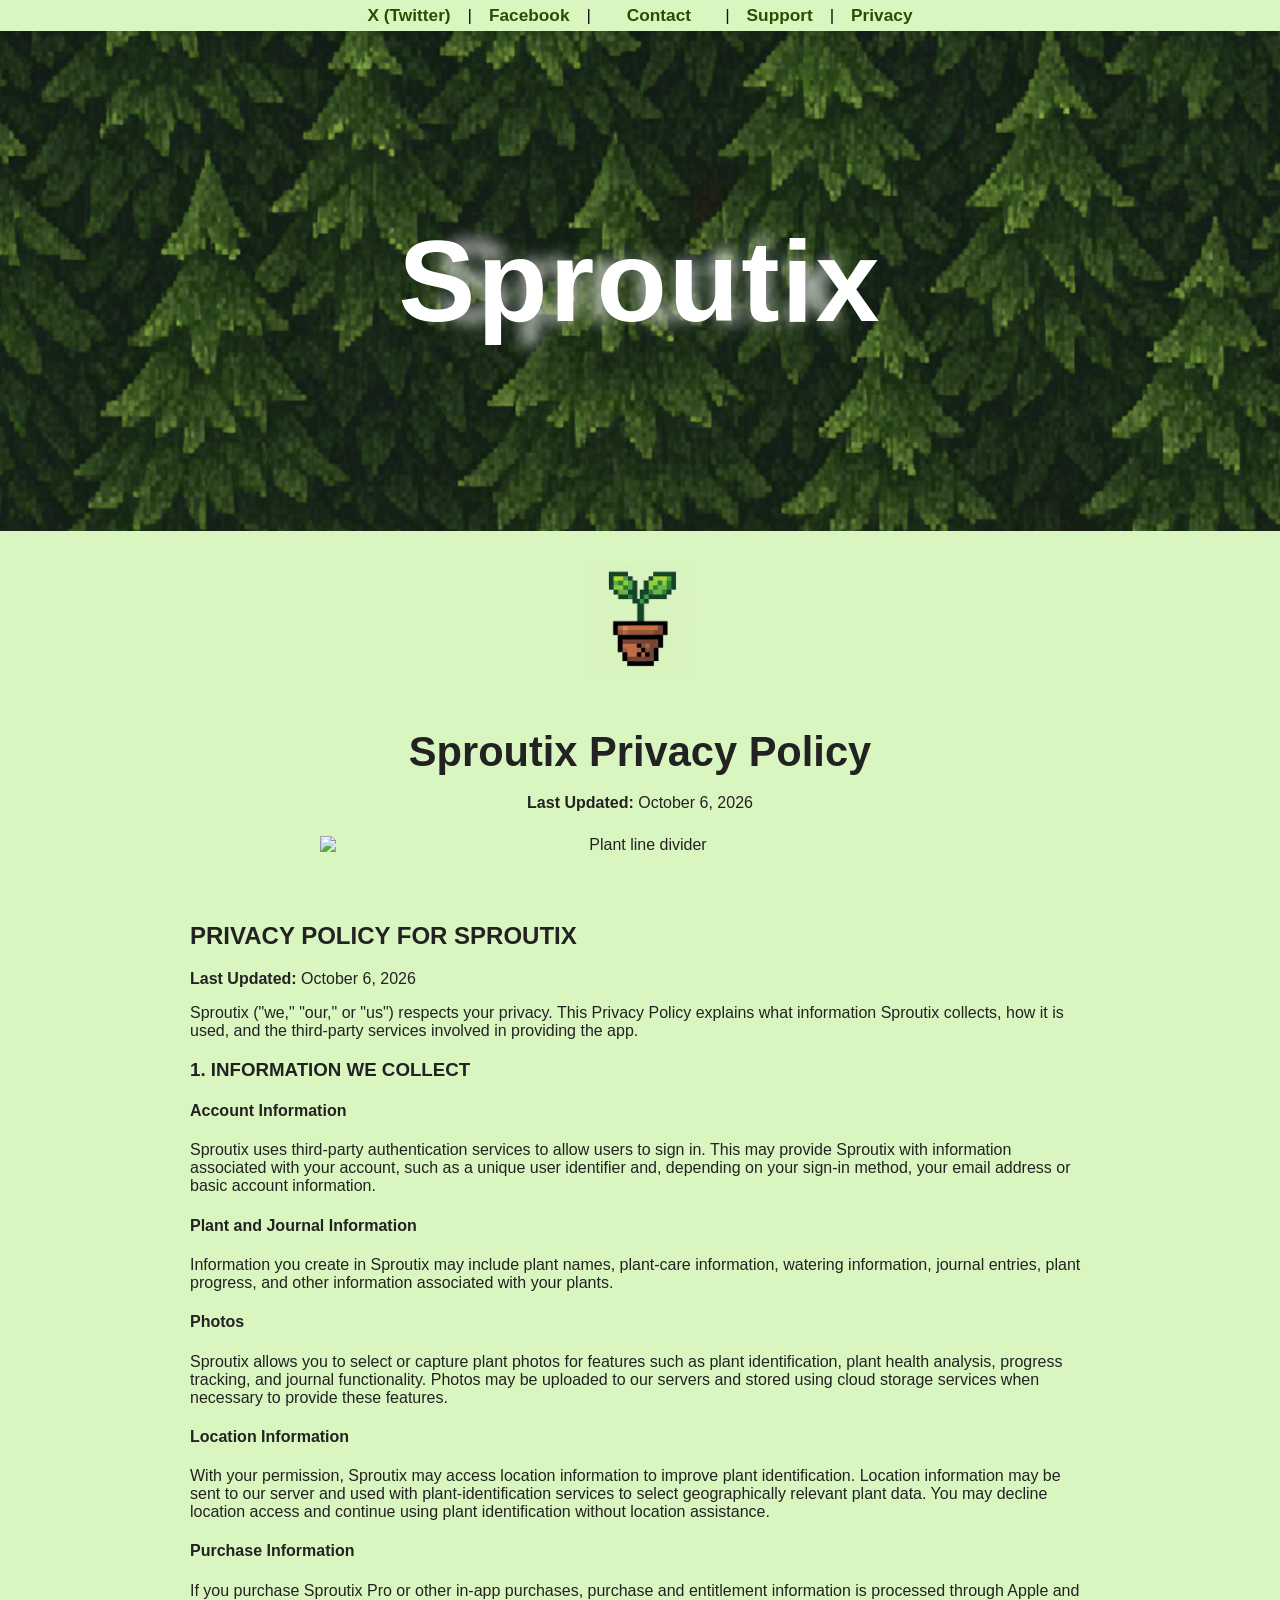
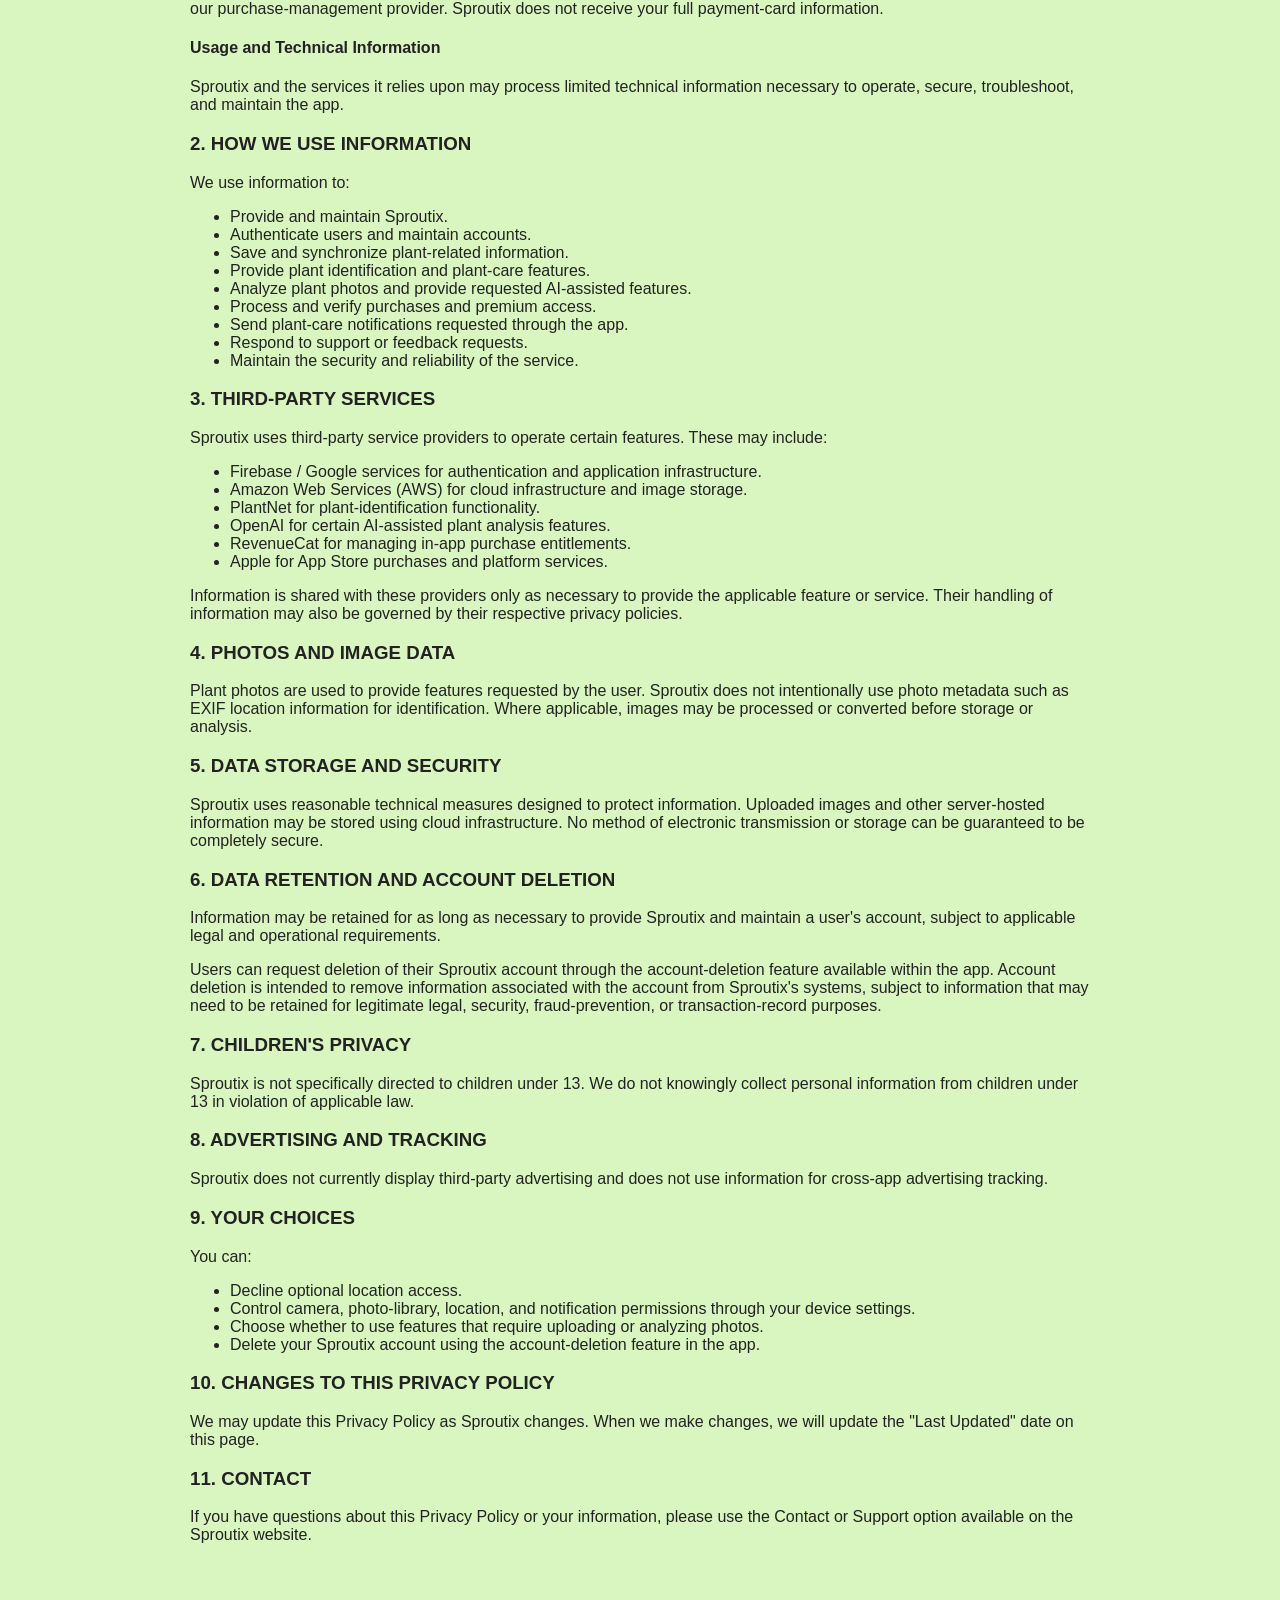
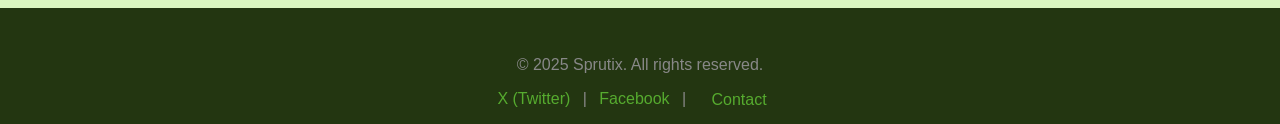
==== privacy.html @ f3fe5820 "Add privacy policy page and update navigation links" ====
<!doctype html>
<html lang="en">
  <head>
    <meta charset="UTF-8" />
    <meta name="viewport" content="width=device-width, initial-scale=1.0" />
    <title>Sprutix Privacy Policy</title>
    <link rel="icon" type="image/png" href="images/logo.png" />
    <link rel="stylesheet" href="styles.css" />
  </head>
  <body>
    <div class="sticky-hero-wrapper">
      <nav class="top-social-bar">
        <div class="social-links">
          <a href="https://x.com/Chillin_Kiwi" target="_blank" rel="noopener">X (Twitter)</a>
          <span style="margin: 0 0.5em">|</span>
          <a href="https://www.facebook.com/profile.php?id=61581362933612" target="_blank" rel="noopener">Facebook</a>
          <span style="margin: 0 0.5em">|</span>
          <a
            href="mailto:sprutixfeedback@gmail.com"
            style="padding: 0.3em 1em; font-size: 1em; border-radius: 18px; margin-left: 0.3em"
            >Contact</a
          >
          <span style="margin: 0 0.5em">|</span>
          <a href="support.html">Support</a>
          <span style="margin: 0 0.5em">|</span>
          <a href="privacy.html">Privacy</a>
        </div>
      </nav>
      <section class="hero">
        <h1 class="title title-blur">Sprutix</h1>
        <h1 class="title">Sproutix</h1>
      </section>
    </div>
    <header>
      <section class="hero-content">
        <img
          src="images/logo.png"
          alt="Sprutix Logo"
          class="logo-img"
          style="width: 110px; height: auto; margin-bottom: 1.2rem; margin-top: 2rem"
        />
        <h1>Sproutix Privacy Policy</h1>
        <p><strong>Last Updated:</strong> October 6, 2026</p>
        <img
          src="images/plant_line.png"
          alt="Plant line divider"
          class="plant-line"
          style="display: block; margin: 1.5rem auto 0 auto; max-width: 640px; width: 100%; height: auto"
        />
      </section>
    </header>
    <main>
      <section id="privacy-content" class="content" style="max-width: 900px; margin: 2rem auto; padding: 1rem">
        <h2>PRIVACY POLICY FOR SPROUTIX</h2>
        <p><strong>Last Updated:</strong> October 6, 2026</p>

        <p>Sproutix ("we," "our," or "us") respects your privacy. This Privacy Policy explains what information Sproutix collects, how it is used, and the third-party services involved in providing the app.</p>

        <h3>1. INFORMATION WE COLLECT</h3>
        <h4>Account Information</h4>
        <p>Sproutix uses third-party authentication services to allow users to sign in. This may provide Sproutix with information associated with your account, such as a unique user identifier and, depending on your sign-in method, your email address or basic account information.</p>

        <h4>Plant and Journal Information</h4>
        <p>Information you create in Sproutix may include plant names, plant-care information, watering information, journal entries, plant progress, and other information associated with your plants.</p>

        <h4>Photos</h4>
        <p>Sproutix allows you to select or capture plant photos for features such as plant identification, plant health analysis, progress tracking, and journal functionality. Photos may be uploaded to our servers and stored using cloud storage services when necessary to provide these features.</p>

        <h4>Location Information</h4>
        <p>With your permission, Sproutix may access location information to improve plant identification. Location information may be sent to our server and used with plant-identification services to select geographically relevant plant data. You may decline location access and continue using plant identification without location assistance.</p>

        <h4>Purchase Information</h4>
        <p>If you purchase Sproutix Pro or other in-app purchases, purchase and entitlement information is processed through Apple and our purchase-management provider. Sproutix does not receive your full payment-card information.</p>

        <h4>Usage and Technical Information</h4>
        <p>Sproutix and the services it relies upon may process limited technical information necessary to operate, secure, troubleshoot, and maintain the app.</p>

        <h3>2. HOW WE USE INFORMATION</h3>
        <p>We use information to:</p>
        <ul>
          <li>Provide and maintain Sproutix.</li>
          <li>Authenticate users and maintain accounts.</li>
          <li>Save and synchronize plant-related information.</li>
          <li>Provide plant identification and plant-care features.</li>
          <li>Analyze plant photos and provide requested AI-assisted features.</li>
          <li>Process and verify purchases and premium access.</li>
          <li>Send plant-care notifications requested through the app.</li>
          <li>Respond to support or feedback requests.</li>
          <li>Maintain the security and reliability of the service.</li>
        </ul>

        <h3>3. THIRD-PARTY SERVICES</h3>
        <p>Sproutix uses third-party service providers to operate certain features. These may include:</p>
        <ul>
          <li>Firebase / Google services for authentication and application infrastructure.</li>
          <li>Amazon Web Services (AWS) for cloud infrastructure and image storage.</li>
          <li>PlantNet for plant-identification functionality.</li>
          <li>OpenAI for certain AI-assisted plant analysis features.</li>
          <li>RevenueCat for managing in-app purchase entitlements.</li>
          <li>Apple for App Store purchases and platform services.</li>
        </ul>
        <p>Information is shared with these providers only as necessary to provide the applicable feature or service. Their handling of information may also be governed by their respective privacy policies.</p>

        <h3>4. PHOTOS AND IMAGE DATA</h3>
        <p>Plant photos are used to provide features requested by the user. Sproutix does not intentionally use photo metadata such as EXIF location information for identification. Where applicable, images may be processed or converted before storage or analysis.</p>

        <h3>5. DATA STORAGE AND SECURITY</h3>
        <p>Sproutix uses reasonable technical measures designed to protect information. Uploaded images and other server-hosted information may be stored using cloud infrastructure. No method of electronic transmission or storage can be guaranteed to be completely secure.</p>

        <h3>6. DATA RETENTION AND ACCOUNT DELETION</h3>
        <p>Information may be retained for as long as necessary to provide Sproutix and maintain a user's account, subject to applicable legal and operational requirements.</p>
        <p>Users can request deletion of their Sproutix account through the account-deletion feature available within the app. Account deletion is intended to remove information associated with the account from Sproutix's systems, subject to information that may need to be retained for legitimate legal, security, fraud-prevention, or transaction-record purposes.</p>

        <h3>7. CHILDREN'S PRIVACY</h3>
        <p>Sproutix is not specifically directed to children under 13. We do not knowingly collect personal information from children under 13 in violation of applicable law.</p>

        <h3>8. ADVERTISING AND TRACKING</h3>
        <p>Sproutix does not currently display third-party advertising and does not use information for cross-app advertising tracking.</p>

        <h3>9. YOUR CHOICES</h3>
        <p>You can:</p>
        <ul>
          <li>Decline optional location access.</li>
          <li>Control camera, photo-library, location, and notification permissions through your device settings.</li>
          <li>Choose whether to use features that require uploading or analyzing photos.</li>
          <li>Delete your Sproutix account using the account-deletion feature in the app.</li>
        </ul>

        <h3>10. CHANGES TO THIS PRIVACY POLICY</h3>
        <p>We may update this Privacy Policy as Sproutix changes. When we make changes, we will update the "Last Updated" date on this page.</p>

        <h3>11. CONTACT</h3>
        <p>If you have questions about this Privacy Policy or your information, please use the Contact or Support option available on the Sproutix website.</p>
      </section>
    </main>
    <footer>
      <p>&copy; 2025 Sprutix. All rights reserved.</p>
      <div class="social-links">
        <a href="https://x.com/Chillin_Kiwi" target="_blank" rel="noopener">X (Twitter)</a>
        |
        <a href="https://www.facebook.com/profile.php?id=61581362933612" target="_blank" rel="noopener">Facebook</a>
        |
        <a
          href="mailto:sprutixfeedback@gmail.com"
          style="padding: 0.3em 1em; font-size: 1em; border-radius: 18px; margin-left: 0.3em"
          >Contact</a
        >
      </div>
    </footer>
    <script src="script.js"></script>
  </body>
</html>
---- styles.css ----
/* Sticky wrapper to control sticky bounds */
.sticky-wrapper {
  min-height: 600px; /* Adjust as needed */
  min-height: 100px; /* Adjust as needed */
  max-height: 295px; /* Adjust as needed, lower value ends sticky sooner */
  position: relative;
}
/* Sticky top social bar */
.top-social-bar {
  position: sticky;
  top: 0;
  width: 100%;
  background: #daf6c0;
  z-index: 200;
  box-shadow: 0 2px 8px rgba(0, 0, 0, 0.283);
  padding: 0.3em 0;
}
.top-social-bar .social-links {
  display: flex;
  justify-content: center;
  align-items: center;
  text-align: center;
  font-size: 1.08em;
  font-family: inherit;
  width: 100%;
}
.top-social-bar .social-links a {
  color: #264f00;
  font-weight: 600;
  text-decoration: none;
  margin: 0 0.2em;
  transition: color 0.2s;
}
.top-social-bar .social-links a:hover {
  color: #0f9d07;
}
/* Sticky top social nav bar */
.top-social-bar {
  position: sticky;
  top: 0;
  width: 100%;
  background: #daf6c0;
  z-index: 200;
  box-shadow: 0 2px 8px rgba(0, 0, 0, 0.04);
  padding: 0.3em 0;
  text-align: center;
}
.top-social-bar .social-links {
  display: inline-block;
  font-size: 1.08em;
}
.hero {
  background-size: 140% auto !important;
  background-attachment: scroll !important;
}
/* Gold star icon for features */
.star-icon {
  width: 1.5em;
  height: 1.5em;
  vertical-align: middle;
  margin: 0 0.18em 0 0.18em;
}
.title-blur {
  filter: blur(8px);
  opacity: 0.7;
  z-index: 9;
  pointer-events: none;
  position: absolute;
  top: 52%;
  left: 50%;
  transform: translate(-50%, -50%);
  color: #ffffff;
}
/* Floating hero title */
.hero {
  position: relative;
}
.hero .title {
  position: absolute;
  top: 50%;
  left: 50%;
  transform: translate(-50%, -50%);
  color: #ffffff;
  font-size: 7.2rem;
  font-family: "Pixelify Sans", Arial, sans-serif;
  font-weight: 900;
  letter-spacing: 2px;
  text-shadow: 0 2px 16px rgba(0, 0, 0, 0.1);
  margin: 0;
  z-index: 10;
  pointer-events: none;
}
/* Sprutix dark blue accent */
.sprutix-blue {
  color: #0f9d07;
  font-weight: 700;
}
/* Slideshow styles */

.slideshow-container {
  width: 100%;
  max-width: 340px;
  margin: 2.2rem auto 1.2rem auto;
  position: relative;
  aspect-ratio: 9/16;
  min-height: 320px;
  border-style: solid;
  border-width: 6px;
  border-radius: 5px;
  box-shadow: 0 6px 32px rgb(72, 72, 72), 0 1.5px 6px rgba(0, 0, 0, 0.1);
}
.slideshow-img {
  width: 100%;
  height: auto;
  border-radius: 18px;
  box-shadow: 0 4px 24px rgba(0, 0, 0, 0.1);
  position: absolute;
  left: 0;
  top: 0;
  opacity: 0;
  z-index: 0;
  pointer-events: none;
  transition: opacity 0.5s;
}
.slideshow-img.active {
  opacity: 1;
  z-index: 1;
  pointer-events: auto;
}
.slideshow-dots {
  text-align: center;
  position: absolute;
  left: 0;
  bottom: 16px;
  width: 100%;
  margin-top: 0;
  z-index: 2;
}
.dot {
  display: inline-block;
  width: 30px;
  height: 30px;
  margin: 0 4px;
  background: #bbb;
  border-radius: 50%;
  border: 2px solid #fff;
  box-sizing: border-box;
  cursor: pointer;
  transition: background 0.2s, border-color 0.2s;
}
.dot.active {
  background: #56ab2f;
}
/* Move hero content further down */
.hero-content {
  text-align: center;
  margin-top: 0rem;
  margin-bottom: 0rem;
}
html,
body {
  height: 100%;
  margin: 0;
  font-family: "Pixelify Sans", Arial, sans-serif;
  background: #daf6c0;
  color: #222;
}
header {
  background: transparent;
  color: #222;
  padding-bottom: 0rem;
}
nav {
  display: flex;
  justify-content: space-between;
  align-items: center;
  padding: 1.5rem 3rem 2rem 3rem;
  position: sticky;
  top: 0;
  z-index: 100;
  background: #daf6c0;
  backdrop-filter: blur(6px);
  box-shadow: 0 2px 8px rgba(0, 0, 0, 0);
  color: #111;
}
.logo {
  font-size: 2rem;
  font-weight: bold;
  letter-spacing: 2px;
}
nav ul {
  list-style: none;
  display: flex;
  gap: 2rem;
  margin: 0;
  padding: 0;
}
nav a {
  color: #111;
  text-decoration: none;
  font-weight: 500;
  transition: color 0.2s;
}
nav a:hover {
  color: #333;
}
.hero {
  text-align: center;
  margin-top: 0rem;
  padding: 2rem 1rem 3rem 1rem;
  position: relative;
  background: url("images/trees.png") center center / cover no-repeat;
  min-height: 420px;
  display: flex;
  flex-direction: column;
  align-items: center;
  justify-content: flex-start;
  background-attachment: fixed;
  will-change: background-position;
}
.hero::before {
  content: "";
  position: absolute;
  top: 0;
  left: 0;
  right: 0;
  bottom: 0;
  background: rgba(255, 255, 255, 0);
  z-index: 1;
}
.hero > * {
  position: relative;
  z-index: 2;
}
.hero h1 {
  font-size: 2.8rem;
  margin-bottom: 1rem;
}
.hero-content h1 {
  font-size: 2.6rem;
  margin-bottom: 1.2rem;
  line-height: 1.08;
}
.hero p {
  font-size: 1.3rem;
  margin-bottom: 2rem;
}
.btn-primary,
.btn-secondary {
  display: inline-block;
  padding: 0.9rem 2.2rem;
  border-radius: 30px;
  font-size: 1.1rem;
  font-weight: bold;
  text-decoration: none;
  transition: background 0.2s, color 0.2s;
}
.btn-primary {
  background: #fff;
  color: #56ab2f;
  border: none;
}
.btn-primary:hover {
  background: #daf6c0;
}
.btn-secondary {
  background: #56ab2f;
  color: #fff;
  border: 2px solid #fff;
}
.btn-secondary:hover {
  background: #daf6c0;
  color: #222;
}
.features {
  background: #daf6c0;
  padding: 0rem 1rem;
  text-align: center;
}
.features h2 {
  font-size: 3rem;
  margin-top: 0;
  margin-bottom: 2rem;
}
.feature-list {
  display: flex;
  flex-wrap: wrap;
  justify-content: center;
  gap: 2rem;
  flex-direction: row;
  gap: 1.2rem;
  align-items: center;
}
.feature {
  background: #daf6c0;
  border-radius: 16px;
  border-color: #639261;
  border-width: 3px;

  padding: 0rem 1.5rem;
  max-width: 300px;
  min-width: 220px;
}
.cta {
  background: #daf6c0;
  color: #222;
  text-align: center;
  padding: 3rem 1rem;
  margin-top: 2rem;
  max-width: 600px;
  margin-left: auto;
  margin-right: auto;
}
.cta h2 {
  font-size: 2rem;
  margin-bottom: 1rem;
}
footer {
  text-align: center;
  padding: 2rem 1rem 1rem 1rem;
  background: #233611;
  color: #888;
  font-size: 1rem;
}
.social-links a {
  color: #56ab2f;
  text-decoration: none;
  margin: 0 0.5rem;
  font-weight: 500;
}
.social-links a:hover {
  text-decoration: underline;
}

@media (max-width: 800px) {
  .hero {
    background-size: auto auto;
  }

  .hero {
    min-height: 220px;
    padding: 1rem 0.2rem 1.5rem 0.2rem;
    background-position: center 30%;
  }
  .hero .title,
  .title-blur {
    font-size: 5.1rem;
    top: 48%;
    padding: 0 0.5rem;
    text-align: center;
    line-height: 1.1;
  }
  .logo-img {
    width: 70px;
    margin-top: 1rem;
    margin-bottom: 0.7rem;
  }
  .hero-content h1 {
    font-size: 1.3rem;
    margin-bottom: 0.7rem;
  }
  .hero-content p {
    font-size: 1rem;
    margin-bottom: 0rem;
  }
  .slideshow-container {
    max-width: 78vw;
    min-height: 180px;
    aspect-ratio: 9/16;
  }
  .plant-line {
    max-width: 98vw;
  }
  .feature-list {
    justify-content: center;
    flex-direction: column;
    gap: 1.2rem;
    align-items: stretch;
  }
  .feature {
    min-width: 0;
    max-width: 100%;
    padding: 0 0;
    font-size: 1rem;
  }
  .feature p {
    font-size: 0.7rem;
  }
  .feature h3 {
    font-size: 0.7rem;
    word-break: break-word;
  }
  .btn-primary,
  .btn-secondary {
    font-size: 0.7rem;
    padding: 0.7rem 1.2rem;
    border-radius: 22px;
  }
  nav {
    flex-direction: column;
    gap: 0.7rem;
    padding: 0.7rem 0.5rem 0 0.5rem;
  }
  .logo {
    font-size: 1.2rem;
  }
}

/* Support form styles */
.support-container {
  max-width: 760px;
  margin: 2.8rem auto;
  padding: 1.6rem;
  background: #ffffff;
  border-radius: 12px;
  box-shadow: 0 8px 30px rgba(0, 0, 0, 0.06);
  color: #222;
}
.support-container h1 {
  margin-top: 0;
  font-size: 2rem;
}
.support-form label {
  display: block;
  margin: 0.6rem 0 0.25rem 0;
  font-weight: 600;
}
.support-form input,
.support-form textarea {
  width: 100%;
  padding: 0.8rem 0.9rem;
  border: 1px solid #d6d6d6;
  border-radius: 10px;
  font-size: 1rem;
  box-sizing: border-box;
}
.support-form textarea { resize: vertical; }
.form-actions {
  margin-top: 1rem;
  display: flex;
  gap: 0.8rem;
}
.form-status {
  margin-top: 1rem;
  font-weight: 700;
  color: #0f9d07;
}

@media (max-width: 600px) {
  .support-container { margin: 1rem; padding: 1rem; }
  .form-actions { flex-direction: column; }
}
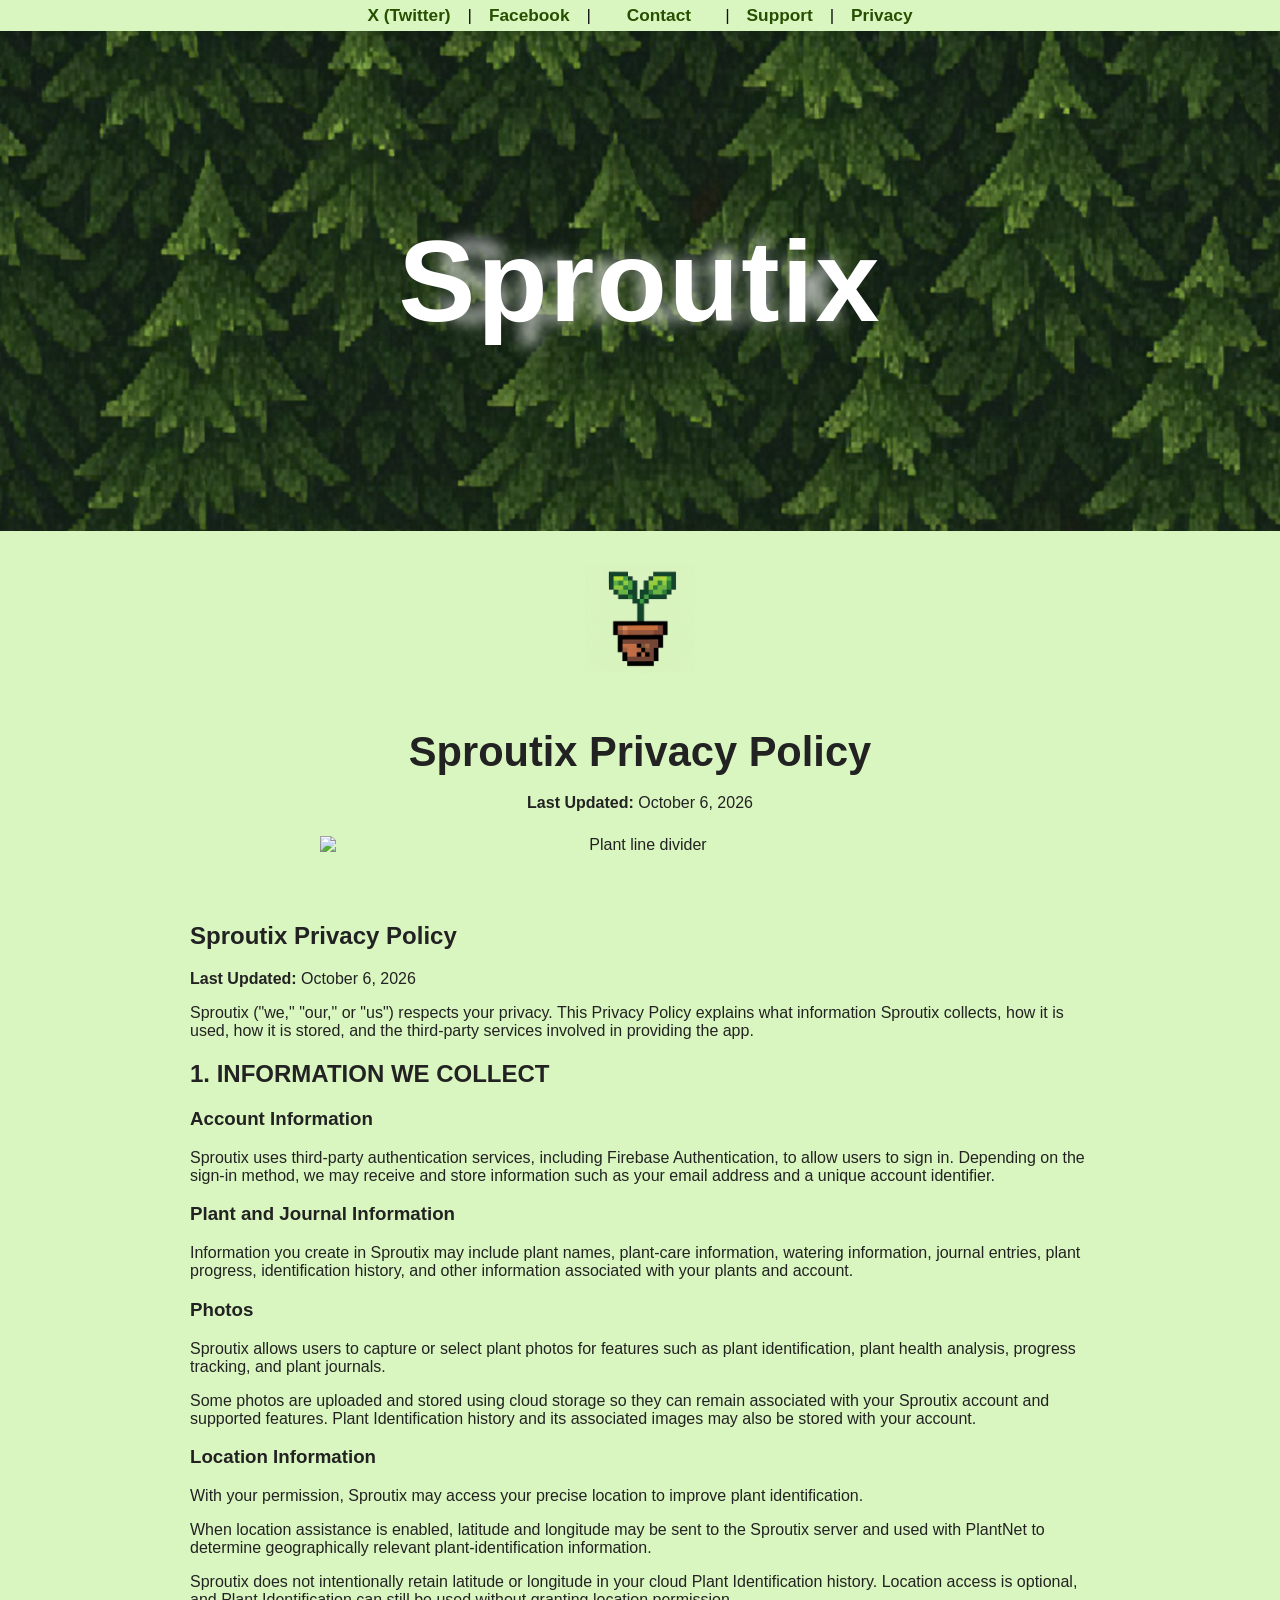
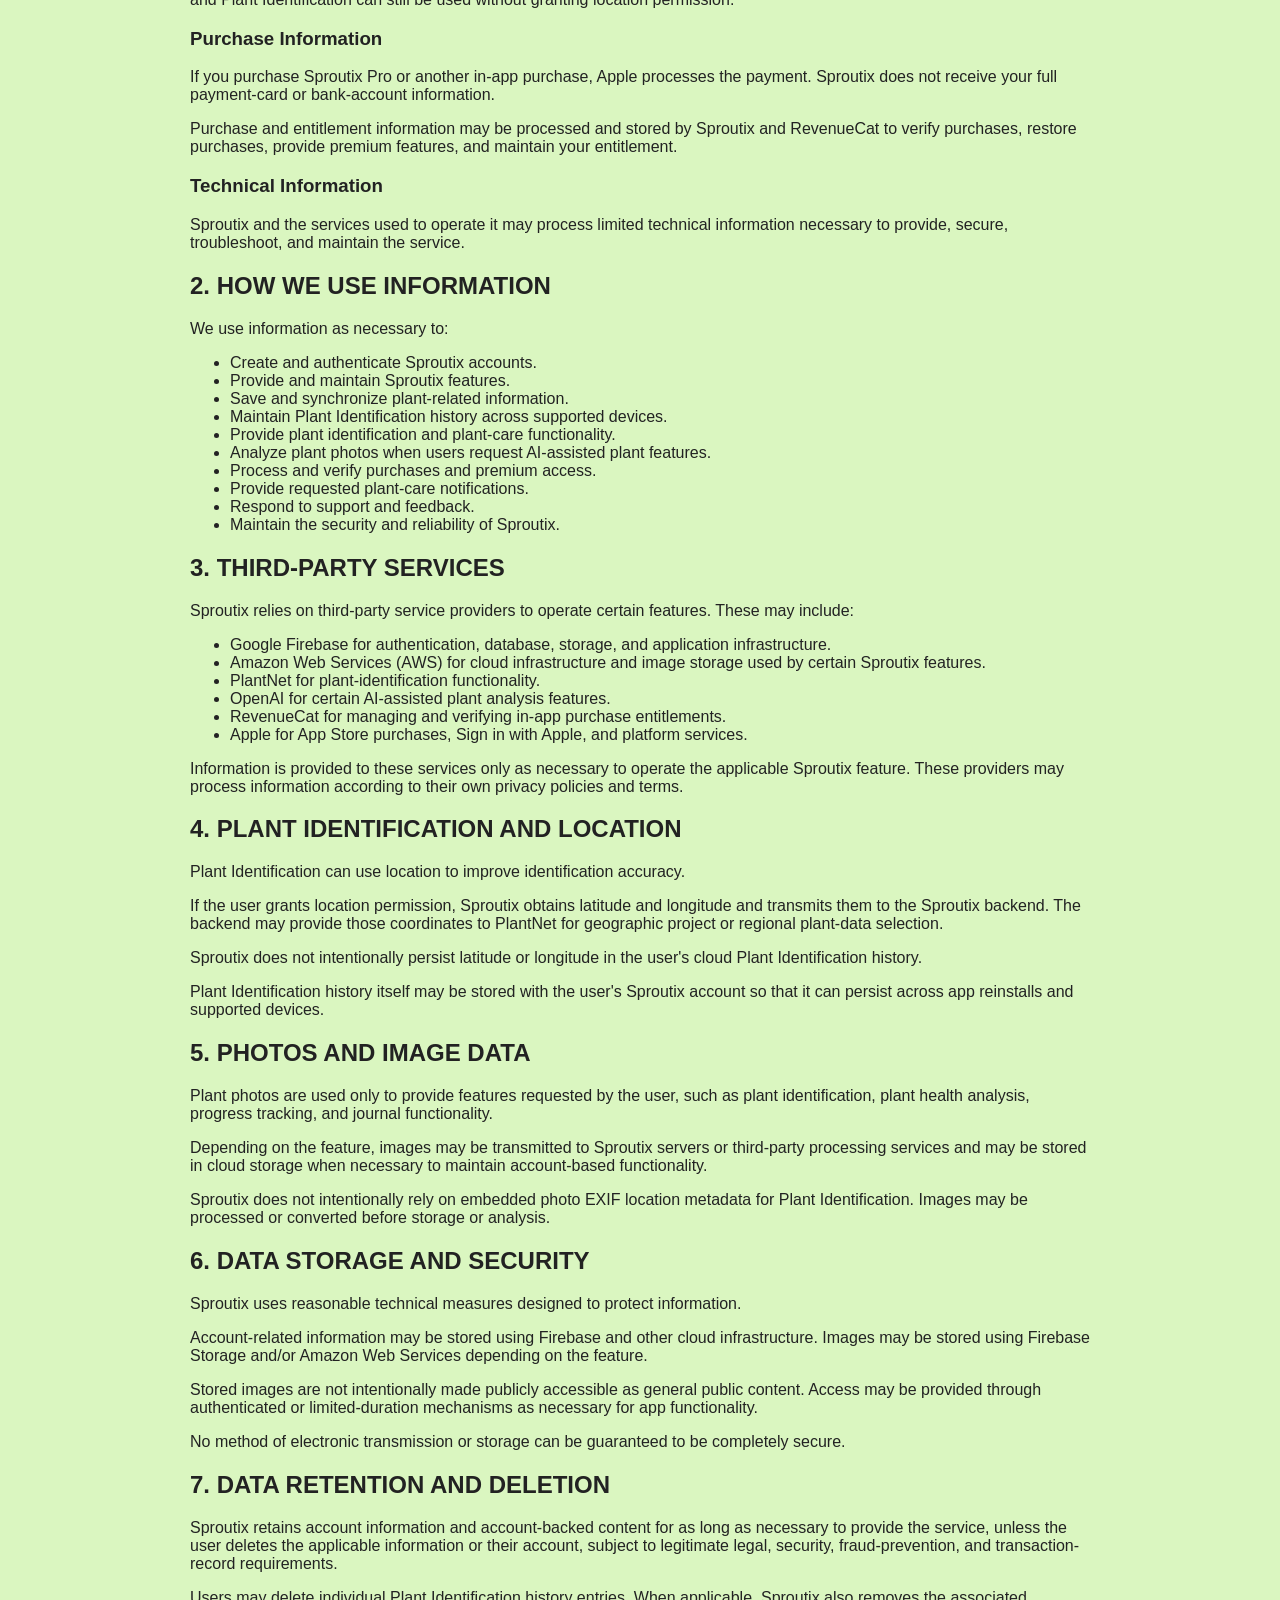
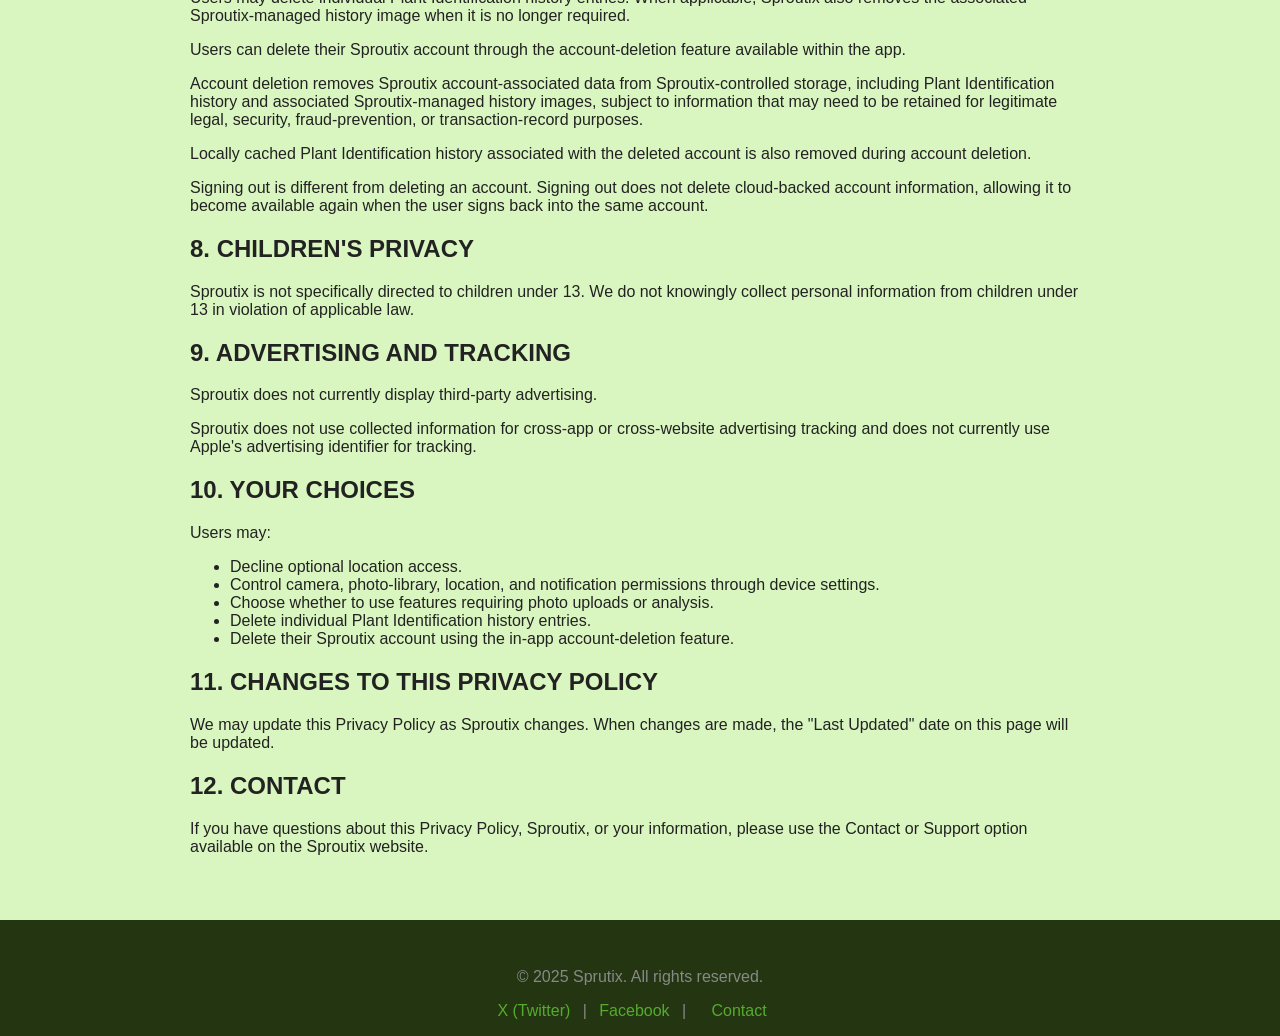
==== commit cc74df48: "Update privacy policy content for clarity and detail" ====
--- a/privacy.html
+++ b/privacy.html
@@ -51,86 +51,209 @@
     </header>
     <main>
       <section id="privacy-content" class="content" style="max-width: 900px; margin: 2rem auto; padding: 1rem">
-        <h2>PRIVACY POLICY FOR SPROUTIX</h2>
+        <h1>Sproutix Privacy Policy</h1>
         <p><strong>Last Updated:</strong> October 6, 2026</p>
 
-        <p>Sproutix ("we," "our," or "us") respects your privacy. This Privacy Policy explains what information Sproutix collects, how it is used, and the third-party services involved in providing the app.</p>
-
-        <h3>1. INFORMATION WE COLLECT</h3>
-        <h4>Account Information</h4>
-        <p>Sproutix uses third-party authentication services to allow users to sign in. This may provide Sproutix with information associated with your account, such as a unique user identifier and, depending on your sign-in method, your email address or basic account information.</p>
-
-        <h4>Plant and Journal Information</h4>
-        <p>Information you create in Sproutix may include plant names, plant-care information, watering information, journal entries, plant progress, and other information associated with your plants.</p>
-
-        <h4>Photos</h4>
-        <p>Sproutix allows you to select or capture plant photos for features such as plant identification, plant health analysis, progress tracking, and journal functionality. Photos may be uploaded to our servers and stored using cloud storage services when necessary to provide these features.</p>
-
-        <h4>Location Information</h4>
-        <p>With your permission, Sproutix may access location information to improve plant identification. Location information may be sent to our server and used with plant-identification services to select geographically relevant plant data. You may decline location access and continue using plant identification without location assistance.</p>
-
-        <h4>Purchase Information</h4>
-        <p>If you purchase Sproutix Pro or other in-app purchases, purchase and entitlement information is processed through Apple and our purchase-management provider. Sproutix does not receive your full payment-card information.</p>
-
-        <h4>Usage and Technical Information</h4>
-        <p>Sproutix and the services it relies upon may process limited technical information necessary to operate, secure, troubleshoot, and maintain the app.</p>
-
-        <h3>2. HOW WE USE INFORMATION</h3>
-        <p>We use information to:</p>
+        <p>
+          Sproutix ("we," "our," or "us") respects your privacy. This Privacy Policy explains what information Sproutix
+          collects, how it is used, how it is stored, and the third-party services involved in providing the app.
+        </p>
+
+        <h2>1. INFORMATION WE COLLECT</h2>
+
+        <h3>Account Information</h3>
+        <p>
+          Sproutix uses third-party authentication services, including Firebase Authentication, to allow users to sign in.
+          Depending on the sign-in method, we may receive and store information such as your email address and a unique
+          account identifier.
+        </p>
+
+        <h3>Plant and Journal Information</h3>
+        <p>
+          Information you create in Sproutix may include plant names, plant-care information, watering information,
+          journal entries, plant progress, identification history, and other information associated with your plants and
+          account.
+        </p>
+
+        <h3>Photos</h3>
+        <p>
+          Sproutix allows users to capture or select plant photos for features such as plant identification, plant
+          health analysis, progress tracking, and plant journals.
+        </p>
+        <p>
+          Some photos are uploaded and stored using cloud storage so they can remain associated with your Sproutix
+          account and supported features. Plant Identification history and its associated images may also be stored with
+          your account.
+        </p>
+
+        <h3>Location Information</h3>
+        <p>
+          With your permission, Sproutix may access your precise location to improve plant identification.
+        </p>
+        <p>
+          When location assistance is enabled, latitude and longitude may be sent to the Sproutix server and used with
+          PlantNet to determine geographically relevant plant-identification information.
+        </p>
+        <p>
+          Sproutix does not intentionally retain latitude or longitude in your cloud Plant Identification history.
+          Location access is optional, and Plant Identification can still be used without granting location permission.
+        </p>
+
+        <h3>Purchase Information</h3>
+        <p>
+          If you purchase Sproutix Pro or another in-app purchase, Apple processes the payment. Sproutix does not
+          receive your full payment-card or bank-account information.
+        </p>
+        <p>
+          Purchase and entitlement information may be processed and stored by Sproutix and RevenueCat to verify
+          purchases, restore purchases, provide premium features, and maintain your entitlement.
+        </p>
+
+        <h3>Technical Information</h3>
+        <p>
+          Sproutix and the services used to operate it may process limited technical information necessary to provide,
+          secure, troubleshoot, and maintain the service.
+        </p>
+
+        <h2>2. HOW WE USE INFORMATION</h2>
+        <p>We use information as necessary to:</p>
         <ul>
-          <li>Provide and maintain Sproutix.</li>
-          <li>Authenticate users and maintain accounts.</li>
+          <li>Create and authenticate Sproutix accounts.</li>
+          <li>Provide and maintain Sproutix features.</li>
           <li>Save and synchronize plant-related information.</li>
-          <li>Provide plant identification and plant-care features.</li>
-          <li>Analyze plant photos and provide requested AI-assisted features.</li>
+          <li>Maintain Plant Identification history across supported devices.</li>
+          <li>Provide plant identification and plant-care functionality.</li>
+          <li>Analyze plant photos when users request AI-assisted plant features.</li>
           <li>Process and verify purchases and premium access.</li>
-          <li>Send plant-care notifications requested through the app.</li>
-          <li>Respond to support or feedback requests.</li>
-          <li>Maintain the security and reliability of the service.</li>
+          <li>Provide requested plant-care notifications.</li>
+          <li>Respond to support and feedback.</li>
+          <li>Maintain the security and reliability of Sproutix.</li>
         </ul>
 
-        <h3>3. THIRD-PARTY SERVICES</h3>
-        <p>Sproutix uses third-party service providers to operate certain features. These may include:</p>
+        <h2>3. THIRD-PARTY SERVICES</h2>
+        <p>
+          Sproutix relies on third-party service providers to operate certain features. These may include:
+        </p>
         <ul>
-          <li>Firebase / Google services for authentication and application infrastructure.</li>
-          <li>Amazon Web Services (AWS) for cloud infrastructure and image storage.</li>
+          <li>Google Firebase for authentication, database, storage, and application infrastructure.</li>
+          <li>Amazon Web Services (AWS) for cloud infrastructure and image storage used by certain Sproutix features.</li>
           <li>PlantNet for plant-identification functionality.</li>
           <li>OpenAI for certain AI-assisted plant analysis features.</li>
-          <li>RevenueCat for managing in-app purchase entitlements.</li>
-          <li>Apple for App Store purchases and platform services.</li>
+          <li>RevenueCat for managing and verifying in-app purchase entitlements.</li>
+          <li>Apple for App Store purchases, Sign in with Apple, and platform services.</li>
         </ul>
-        <p>Information is shared with these providers only as necessary to provide the applicable feature or service. Their handling of information may also be governed by their respective privacy policies.</p>
-
-        <h3>4. PHOTOS AND IMAGE DATA</h3>
-        <p>Plant photos are used to provide features requested by the user. Sproutix does not intentionally use photo metadata such as EXIF location information for identification. Where applicable, images may be processed or converted before storage or analysis.</p>
-
-        <h3>5. DATA STORAGE AND SECURITY</h3>
-        <p>Sproutix uses reasonable technical measures designed to protect information. Uploaded images and other server-hosted information may be stored using cloud infrastructure. No method of electronic transmission or storage can be guaranteed to be completely secure.</p>
-
-        <h3>6. DATA RETENTION AND ACCOUNT DELETION</h3>
-        <p>Information may be retained for as long as necessary to provide Sproutix and maintain a user's account, subject to applicable legal and operational requirements.</p>
-        <p>Users can request deletion of their Sproutix account through the account-deletion feature available within the app. Account deletion is intended to remove information associated with the account from Sproutix's systems, subject to information that may need to be retained for legitimate legal, security, fraud-prevention, or transaction-record purposes.</p>
-
-        <h3>7. CHILDREN'S PRIVACY</h3>
-        <p>Sproutix is not specifically directed to children under 13. We do not knowingly collect personal information from children under 13 in violation of applicable law.</p>
-
-        <h3>8. ADVERTISING AND TRACKING</h3>
-        <p>Sproutix does not currently display third-party advertising and does not use information for cross-app advertising tracking.</p>
-
-        <h3>9. YOUR CHOICES</h3>
-        <p>You can:</p>
+        <p>
+          Information is provided to these services only as necessary to operate the applicable Sproutix feature. These
+          providers may process information according to their own privacy policies and terms.
+        </p>
+
+        <h2>4. PLANT IDENTIFICATION AND LOCATION</h2>
+        <p>Plant Identification can use location to improve identification accuracy.</p>
+        <p>
+          If the user grants location permission, Sproutix obtains latitude and longitude and transmits them to the
+          Sproutix backend. The backend may provide those coordinates to PlantNet for geographic project or regional
+          plant-data selection.
+        </p>
+        <p>
+          Sproutix does not intentionally persist latitude or longitude in the user's cloud Plant Identification
+          history.
+        </p>
+        <p>
+          Plant Identification history itself may be stored with the user's Sproutix account so that it can persist
+          across app reinstalls and supported devices.
+        </p>
+
+        <h2>5. PHOTOS AND IMAGE DATA</h2>
+        <p>
+          Plant photos are used only to provide features requested by the user, such as plant identification, plant
+          health analysis, progress tracking, and journal functionality.
+        </p>
+        <p>
+          Depending on the feature, images may be transmitted to Sproutix servers or third-party processing services
+          and may be stored in cloud storage when necessary to maintain account-based functionality.
+        </p>
+        <p>
+          Sproutix does not intentionally rely on embedded photo EXIF location metadata for Plant Identification.
+          Images may be processed or converted before storage or analysis.
+        </p>
+
+        <h2>6. DATA STORAGE AND SECURITY</h2>
+        <p>
+          Sproutix uses reasonable technical measures designed to protect information.
+        </p>
+        <p>
+          Account-related information may be stored using Firebase and other cloud infrastructure. Images may be
+          stored using Firebase Storage and/or Amazon Web Services depending on the feature.
+        </p>
+        <p>
+          Stored images are not intentionally made publicly accessible as general public content. Access may be
+          provided through authenticated or limited-duration mechanisms as necessary for app functionality.
+        </p>
+        <p>No method of electronic transmission or storage can be guaranteed to be completely secure.</p>
+
+        <h2>7. DATA RETENTION AND DELETION</h2>
+        <p>
+          Sproutix retains account information and account-backed content for as long as necessary to provide the
+          service, unless the user deletes the applicable information or their account, subject to legitimate legal,
+          security, fraud-prevention, and transaction-record requirements.
+        </p>
+        <p>
+          Users may delete individual Plant Identification history entries. When applicable, Sproutix also removes the
+          associated Sproutix-managed history image when it is no longer required.
+        </p>
+        <p>
+          Users can delete their Sproutix account through the account-deletion feature available within the app.
+        </p>
+        <p>
+          Account deletion removes Sproutix account-associated data from Sproutix-controlled storage, including Plant
+          Identification history and associated Sproutix-managed history images, subject to information that may need
+          to be retained for legitimate legal, security, fraud-prevention, or transaction-record purposes.
+        </p>
+        <p>
+          Locally cached Plant Identification history associated with the deleted account is also removed during
+          account deletion.
+        </p>
+        <p>
+          Signing out is different from deleting an account. Signing out does not delete cloud-backed account
+          information, allowing it to become available again when the user signs back into the same account.
+        </p>
+
+        <h2>8. CHILDREN'S PRIVACY</h2>
+        <p>
+          Sproutix is not specifically directed to children under 13. We do not knowingly collect personal information
+          from children under 13 in violation of applicable law.
+        </p>
+
+        <h2>9. ADVERTISING AND TRACKING</h2>
+        <p>
+          Sproutix does not currently display third-party advertising.
+        </p>
+        <p>
+          Sproutix does not use collected information for cross-app or cross-website advertising tracking and does not
+          currently use Apple's advertising identifier for tracking.
+        </p>
+
+        <h2>10. YOUR CHOICES</h2>
+        <p>Users may:</p>
         <ul>
           <li>Decline optional location access.</li>
-          <li>Control camera, photo-library, location, and notification permissions through your device settings.</li>
-          <li>Choose whether to use features that require uploading or analyzing photos.</li>
-          <li>Delete your Sproutix account using the account-deletion feature in the app.</li>
+          <li>Control camera, photo-library, location, and notification permissions through device settings.</li>
+          <li>Choose whether to use features requiring photo uploads or analysis.</li>
+          <li>Delete individual Plant Identification history entries.</li>
+          <li>Delete their Sproutix account using the in-app account-deletion feature.</li>
         </ul>
 
-        <h3>10. CHANGES TO THIS PRIVACY POLICY</h3>
-        <p>We may update this Privacy Policy as Sproutix changes. When we make changes, we will update the "Last Updated" date on this page.</p>
-
-        <h3>11. CONTACT</h3>
-        <p>If you have questions about this Privacy Policy or your information, please use the Contact or Support option available on the Sproutix website.</p>
+        <h2>11. CHANGES TO THIS PRIVACY POLICY</h2>
+        <p>
+          We may update this Privacy Policy as Sproutix changes. When changes are made, the "Last Updated" date on
+          this page will be updated.
+        </p>
+
+        <h2>12. CONTACT</h2>
+        <p>
+          If you have questions about this Privacy Policy, Sproutix, or your information, please use the Contact or
+          Support option available on the Sproutix website.
+        </p>
       </section>
     </main>
     <footer>
